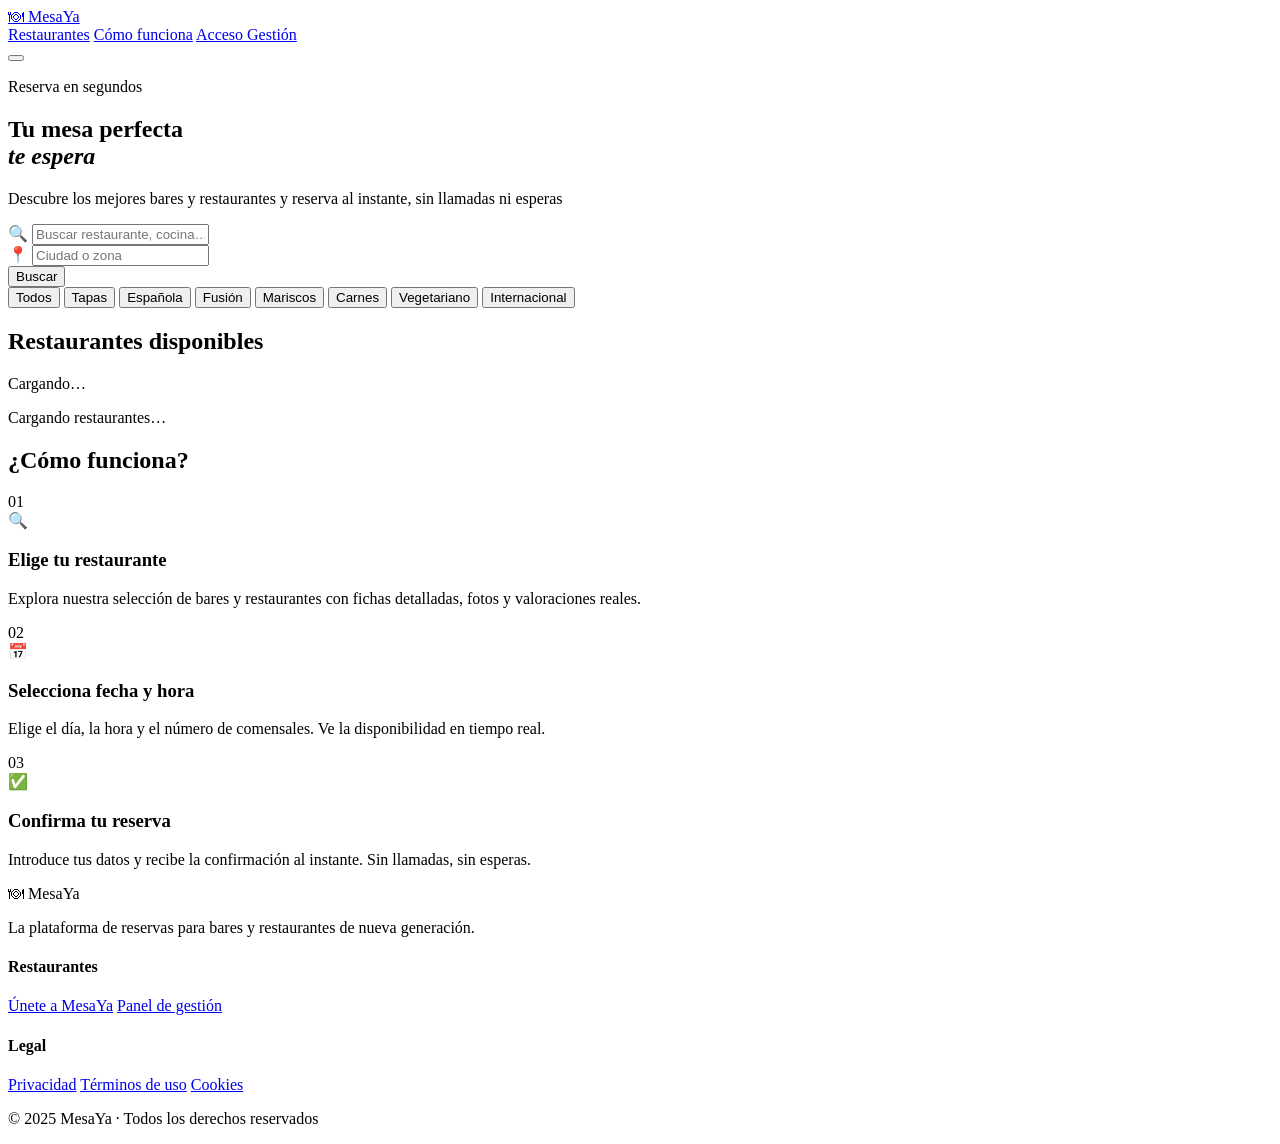
==== index.html @ 6e11b16c "Add files via upload" ====
<!DOCTYPE html>
<html lang="es">
<head>
  <meta charset="UTF-8">
  <meta name="viewport" content="width=device-width, initial-scale=1.0">
  <meta name="theme-color" content="#1a0a00">
  <meta name="description" content="Reserva mesa en los mejores restaurantes y bares">
  <title>MesaYa — Reservas en Restaurantes</title>
  <link rel="manifest" href="manifest.json">
  <link rel="apple-touch-icon" href="icons/icon-192.png">
  <link rel="preconnect" href="https://fonts.googleapis.com">
  <link href="https://fonts.googleapis.com/css2?family=Playfair+Display:ital,wght@0,400;0,700;1,400&family=DM+Sans:wght@300;400;500&display=swap" rel="stylesheet">
  <link rel="stylesheet" href="css/main.css">
</head>
<body>
  <header class="site-header">
    <div class="header-inner">
      <a href="index.html" class="logo">
        <span class="logo-icon">🍽</span>
        <span class="logo-text">MesaYa</span>
      </a>
      <nav class="header-nav">
        <a href="index.html" class="nav-link active">Restaurantes</a>
        <a href="#como-funciona" class="nav-link">Cómo funciona</a>
        <a href="admin/login.html" class="nav-link btn-outline">Acceso Gestión</a>
      </nav>
      <button class="hamburger" id="hamburger" aria-label="Menú">
        <span></span><span></span><span></span>
      </button>
    </div>
  </header>

  <section class="hero">
    <div class="hero-bg"></div>
    <div class="hero-content">
      <p class="hero-eyebrow">Reserva en segundos</p>
      <h1 class="hero-title">Tu mesa perfecta<br><em>te espera</em></h1>
      <p class="hero-subtitle">Descubre los mejores bares y restaurantes y reserva al instante, sin llamadas ni esperas</p>
      <div class="search-bar" id="searchBar">
        <div class="search-field">
          <span class="search-icon">🔍</span>
          <input type="text" id="searchInput" placeholder="Buscar restaurante, cocina…" autocomplete="off">
        </div>
        <div class="search-field">
          <span class="search-icon">📍</span>
          <input type="text" id="cityInput" placeholder="Ciudad o zona">
        </div>
        <button class="search-btn" onclick="filterRestaurants()">Buscar</button>
      </div>
    </div>
  </section>

  <section class="filters-bar">
    <div class="container">
      <div class="filter-chips" id="filterChips">
        <button class="chip active" data-filter="all">Todos</button>
        <button class="chip" data-filter="tapas">Tapas</button>
        <button class="chip" data-filter="cocina-española">Española</button>
        <button class="chip" data-filter="fusion">Fusión</button>
        <button class="chip" data-filter="mariscos">Mariscos</button>
        <button class="chip" data-filter="carnes">Carnes</button>
        <button class="chip" data-filter="vegetariano">Vegetariano</button>
        <button class="chip" data-filter="internacional">Internacional</button>
      </div>
    </div>
  </section>

  <main class="main-content">
    <div class="container">
      <div class="section-header">
        <h2 class="section-title">Restaurantes disponibles</h2>
        <p class="results-count" id="resultsCount">Cargando…</p>
      </div>
      <div class="restaurants-grid" id="restaurantsGrid">
        <!-- Populated by JS -->
        <div class="loading-state">
          <div class="spinner"></div>
          <p>Cargando restaurantes…</p>
        </div>
      </div>
    </div>
  </main>

  <section class="how-it-works" id="como-funciona">
    <div class="container">
      <h2 class="section-title centered">¿Cómo funciona?</h2>
      <div class="steps-grid">
        <div class="step">
          <div class="step-num">01</div>
          <div class="step-icon">🔍</div>
          <h3>Elige tu restaurante</h3>
          <p>Explora nuestra selección de bares y restaurantes con fichas detalladas, fotos y valoraciones reales.</p>
        </div>
        <div class="step">
          <div class="step-num">02</div>
          <div class="step-icon">📅</div>
          <h3>Selecciona fecha y hora</h3>
          <p>Elige el día, la hora y el número de comensales. Ve la disponibilidad en tiempo real.</p>
        </div>
        <div class="step">
          <div class="step-num">03</div>
          <div class="step-icon">✅</div>
          <h3>Confirma tu reserva</h3>
          <p>Introduce tus datos y recibe la confirmación al instante. Sin llamadas, sin esperas.</p>
        </div>
      </div>
    </div>
  </section>

  <footer class="site-footer">
    <div class="container">
      <div class="footer-grid">
        <div class="footer-brand">
          <span class="logo-text">🍽 MesaYa</span>
          <p>La plataforma de reservas para bares y restaurantes de nueva generación.</p>
        </div>
        <div class="footer-links">
          <h4>Restaurantes</h4>
          <a href="admin/login.html">Únete a MesaYa</a>
          <a href="admin/login.html">Panel de gestión</a>
        </div>
        <div class="footer-links">
          <h4>Legal</h4>
          <a href="#">Privacidad</a>
          <a href="#">Términos de uso</a>
          <a href="#">Cookies</a>
        </div>
      </div>
      <div class="footer-bottom">
        <p>© 2025 MesaYa · Todos los derechos reservados</p>
      </div>
    </div>
  </footer>

  <!-- Restaurant Card Template -->
  <template id="restaurantCardTpl">
    <article class="restaurant-card">
      <a class="card-image-link" href="#">
        <div class="card-image">
          <img src="" alt="" loading="lazy">
          <div class="card-badge"></div>
        </div>
      </a>
      <div class="card-body">
        <div class="card-meta">
          <span class="card-cuisine"></span>
          <span class="card-rating">⭐ <span></span></span>
        </div>
        <h3 class="card-name"><a href="#"></a></h3>
        <p class="card-location">📍 <span></span></p>
        <p class="card-description"></p>
        <div class="card-footer">
          <span class="card-price"></span>
          <a href="#" class="btn-reserve">Reservar mesa</a>
        </div>
      </div>
    </article>
  </template>

  <!-- Firebase -->
  <script type="module" src="js/firebase-config.js"></script>
  <script type="module" src="js/index.js"></script>
  <script>
    // PWA install
    if ('serviceWorker' in navigator) {
      navigator.serviceWorker.register('sw.js').catch(()=>{});
    }
    // Hamburger
    document.getElementById('hamburger').addEventListener('click', function(){
      document.querySelector('.header-nav').classList.toggle('open');
    });
    // Filter chips
    document.querySelectorAll('.chip').forEach(chip => {
      chip.addEventListener('click', function(){
        document.querySelectorAll('.chip').forEach(c=>c.classList.remove('active'));
        this.classList.add('active');
        window._activeFilter = this.dataset.filter;
        if(window.renderRestaurants) window.renderRestaurants();
      });
    });
  </script>
</body>
</html>
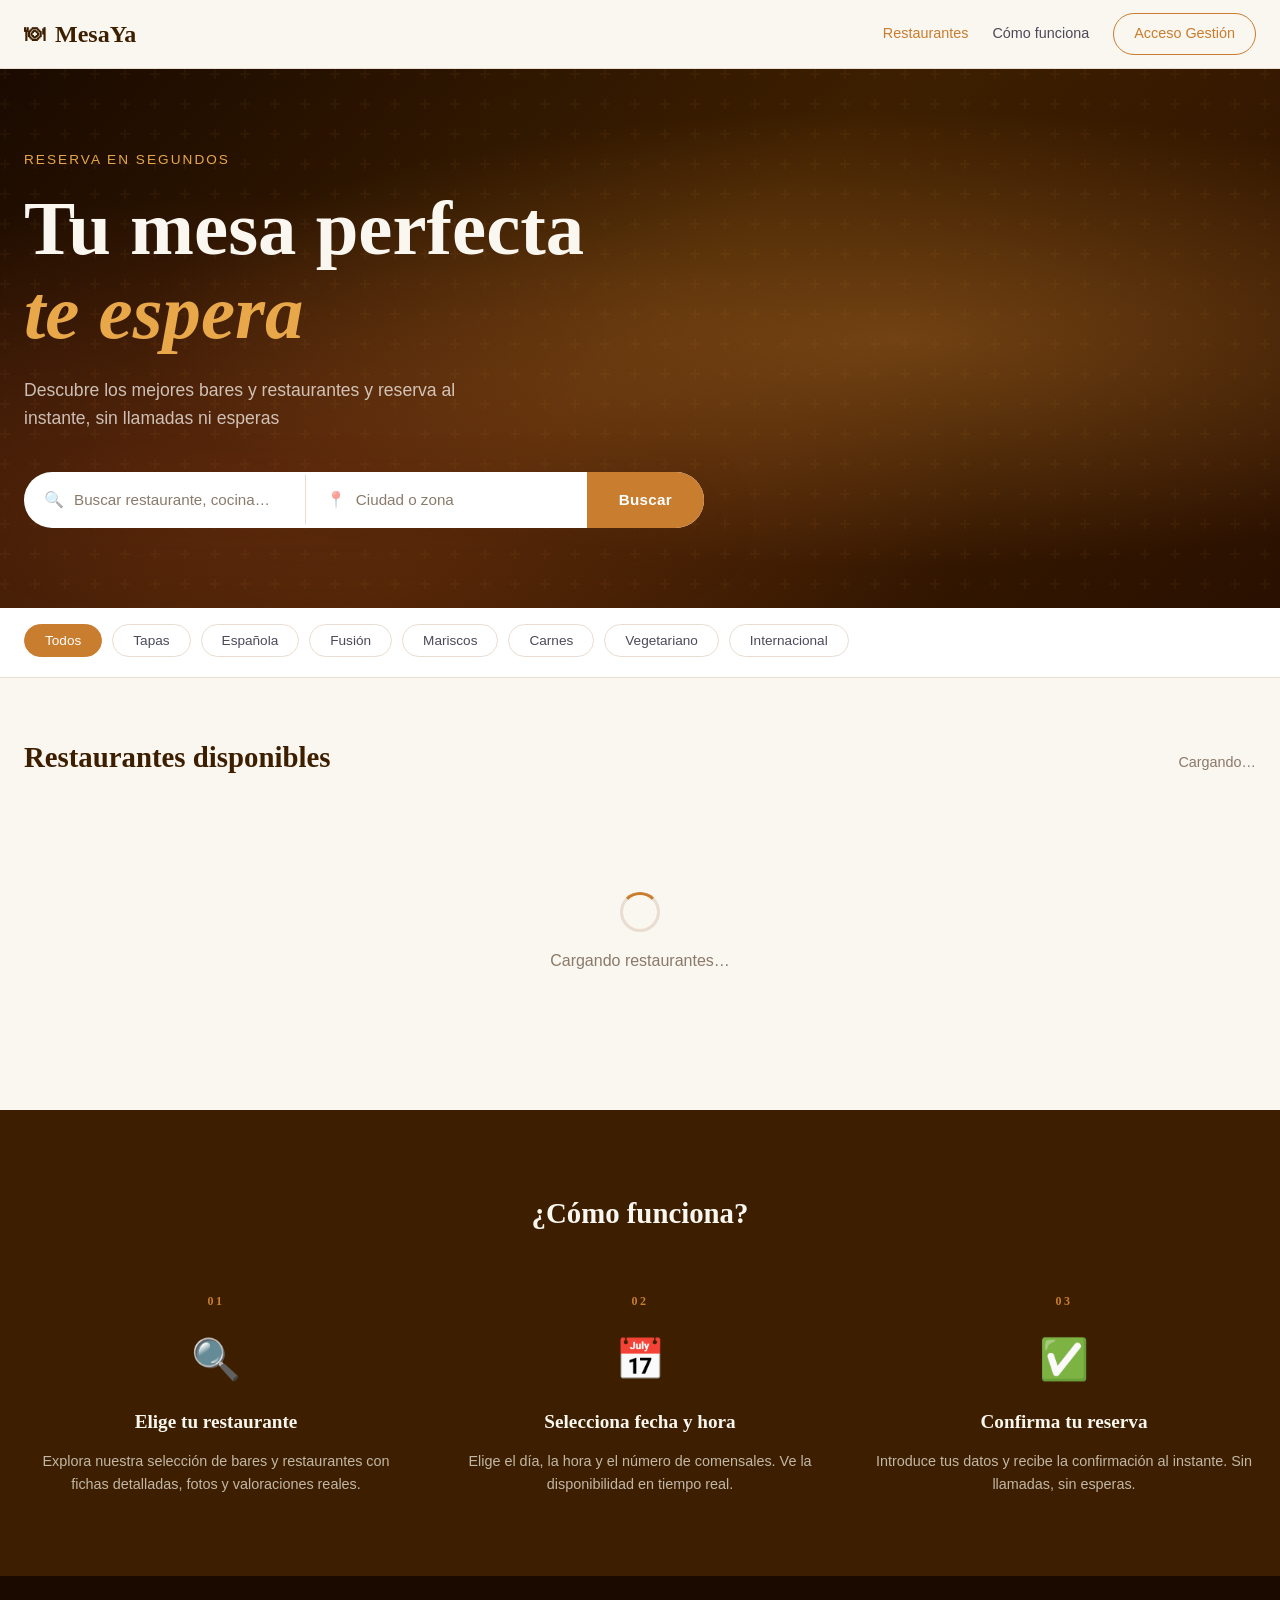
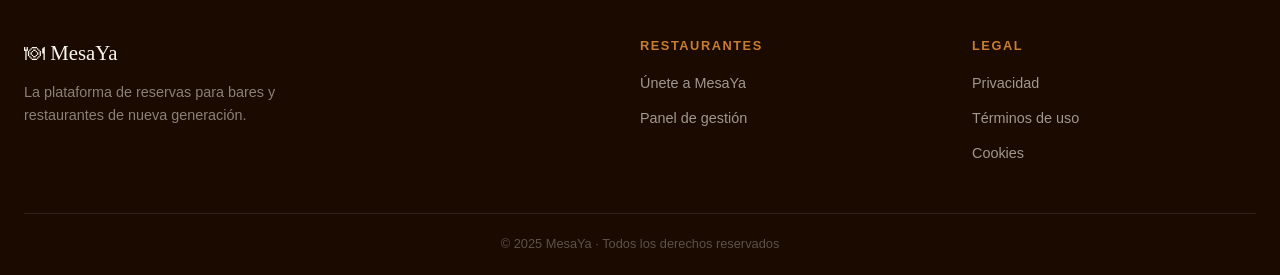
==== commit a1952533: "Add files via upload" ====
--- a/index.html
+++ b/index.html
@@ -10,19 +10,19 @@
   <link rel="apple-touch-icon" href="icons/icon-192.png">
   <link rel="preconnect" href="https://fonts.googleapis.com">
   <link href="https://fonts.googleapis.com/css2?family=Playfair+Display:ital,wght@0,400;0,700;1,400&family=DM+Sans:wght@300;400;500&display=swap" rel="stylesheet">
-  <link rel="stylesheet" href="css/main.css">
+  <link rel="stylesheet" href="main.css">
 </head>
 <body>
   <header class="site-header">
     <div class="header-inner">
-      <a href="index.html" class="logo">
+      <a href="/reservoya/index.html" class="logo">
         <span class="logo-icon">🍽</span>
         <span class="logo-text">MesaYa</span>
       </a>
       <nav class="header-nav">
-        <a href="index.html" class="nav-link active">Restaurantes</a>
+        <a href="/reservoya/index.html" class="nav-link active">Restaurantes</a>
         <a href="#como-funciona" class="nav-link">Cómo funciona</a>
-        <a href="admin/login.html" class="nav-link btn-outline">Acceso Gestión</a>
+        <a href="/reservoya/login.html" class="nav-link btn-outline">Acceso Gestión</a>
       </nav>
       <button class="hamburger" id="hamburger" aria-label="Menú">
         <span></span><span></span><span></span>
@@ -116,8 +116,8 @@
         </div>
         <div class="footer-links">
           <h4>Restaurantes</h4>
-          <a href="admin/login.html">Únete a MesaYa</a>
-          <a href="admin/login.html">Panel de gestión</a>
+          <a href="/reservoya/login.html">Únete a MesaYa</a>
+          <a href="/reservoya/login.html">Panel de gestión</a>
         </div>
         <div class="footer-links">
           <h4>Legal</h4>
@@ -158,8 +158,8 @@
   </template>
 
   <!-- Firebase -->
-  <script type="module" src="js/firebase-config.js"></script>
-  <script type="module" src="js/index.js"></script>
+  <script type="module" src="/reservoya/firebase-config.js"></script>
+  <script type="module" src="/reservoya/index.js"></script>
   <script>
     // PWA install
     if ('serviceWorker' in navigator) {
--- a/main.css
+++ b/main.css
@@ -0,0 +1,373 @@
+/* ===== MesaYa — Main Styles ===== */
+:root {
+  --cream: #faf6f0;
+  --warm-white: #fff9f2;
+  --charcoal: #1a0a00;
+  --brown: #3d1f00;
+  --amber: #c97d2e;
+  --amber-light: #e8a84a;
+  --amber-dark: #a06020;
+  --rust: #8b3a1a;
+  --sage: #5a6e4a;
+  --slate: #4a4a5a;
+  --muted: #8a7a6a;
+  --border: #e8ddd0;
+  --card-bg: #ffffff;
+  --shadow-sm: 0 2px 8px rgba(61,31,0,0.08);
+  --shadow-md: 0 8px 32px rgba(61,31,0,0.12);
+  --shadow-lg: 0 20px 60px rgba(61,31,0,0.18);
+  --radius: 16px;
+  --radius-sm: 8px;
+  --radius-lg: 24px;
+  --font-display: 'Playfair Display', Georgia, serif;
+  --font-body: 'DM Sans', sans-serif;
+  --transition: 0.25s cubic-bezier(0.4,0,0.2,1);
+}
+
+*, *::before, *::after { box-sizing: border-box; margin: 0; padding: 0; }
+
+html { scroll-behavior: smooth; font-size: 16px; }
+
+body {
+  font-family: var(--font-body);
+  background: var(--cream);
+  color: var(--charcoal);
+  line-height: 1.6;
+  min-height: 100vh;
+}
+
+a { color: inherit; text-decoration: none; }
+img { max-width: 100%; display: block; }
+button { cursor: pointer; font-family: var(--font-body); }
+
+.container {
+  max-width: 1280px;
+  margin: 0 auto;
+  padding: 0 24px;
+}
+
+/* ===== HEADER ===== */
+.site-header {
+  position: sticky; top: 0; z-index: 100;
+  background: rgba(250,246,240,0.92);
+  backdrop-filter: blur(12px);
+  border-bottom: 1px solid var(--border);
+}
+.header-inner {
+  max-width: 1280px; margin: 0 auto;
+  padding: 0 24px;
+  height: 68px;
+  display: flex; align-items: center; gap: 32px;
+}
+.logo {
+  display: flex; align-items: center; gap: 10px;
+  font-family: var(--font-display);
+  font-size: 1.5rem; font-weight: 700;
+  color: var(--brown);
+}
+.logo-icon { font-size: 1.3rem; }
+.header-nav {
+  display: flex; align-items: center; gap: 24px;
+  margin-left: auto;
+}
+.nav-link {
+  font-size: 0.9rem; font-weight: 500;
+  color: var(--slate);
+  transition: color var(--transition);
+  padding: 6px 0;
+}
+.nav-link:hover, .nav-link.active { color: var(--amber); }
+.btn-outline {
+  border: 1.5px solid var(--amber);
+  color: var(--amber) !important;
+  padding: 8px 20px !important;
+  border-radius: 50px;
+  transition: all var(--transition) !important;
+}
+.btn-outline:hover { background: var(--amber); color: white !important; }
+.hamburger {
+  display: none; flex-direction: column; gap: 5px;
+  background: none; border: none; padding: 4px;
+  margin-left: auto;
+}
+.hamburger span { width: 24px; height: 2px; background: var(--brown); display: block; transition: var(--transition); }
+
+/* ===== HERO ===== */
+.hero {
+  position: relative;
+  min-height: 520px;
+  display: flex; align-items: center;
+  overflow: hidden;
+  background: var(--brown);
+}
+.hero-bg {
+  position: absolute; inset: 0;
+  background: 
+    radial-gradient(ellipse at 70% 50%, rgba(201,125,46,0.4) 0%, transparent 60%),
+    radial-gradient(ellipse at 20% 80%, rgba(139,58,26,0.5) 0%, transparent 50%),
+    linear-gradient(135deg, #1a0a00 0%, #3d1f00 50%, #2a1000 100%);
+}
+.hero-bg::after {
+  content: '';
+  position: absolute; inset: 0;
+  background-image: url("data:image/svg+xml,%3Csvg width='60' height='60' viewBox='0 0 60 60' xmlns='http://www.w3.org/2000/svg'%3E%3Cg fill='none' fill-rule='evenodd'%3E%3Cg fill='%23c97d2e' fill-opacity='0.06'%3E%3Cpath d='M36 34v-4h-2v4h-4v2h4v4h2v-4h4v-2h-4zm0-30V0h-2v4h-4v2h4v4h2V6h4V4h-4zM6 34v-4H4v4H0v2h4v4h2v-4h4v-2H6zM6 4V0H4v4H0v2h4v4h2V6h4V4H6z'/%3E%3C/g%3E%3C/g%3E%3C/svg%3E");
+}
+.hero-content {
+  position: relative; z-index: 1;
+  max-width: 1280px; margin: 0 auto; padding: 80px 24px;
+  width: 100%;
+}
+.hero-eyebrow {
+  font-size: 0.85rem; font-weight: 500; letter-spacing: 0.15em; text-transform: uppercase;
+  color: var(--amber-light); margin-bottom: 16px;
+}
+.hero-title {
+  font-family: var(--font-display);
+  font-size: clamp(2.8rem, 6vw, 5rem);
+  font-weight: 700; line-height: 1.1;
+  color: var(--cream); margin-bottom: 20px;
+}
+.hero-title em { color: var(--amber-light); font-style: italic; }
+.hero-subtitle {
+  font-size: 1.1rem; color: rgba(250,246,240,0.75);
+  max-width: 500px; margin-bottom: 40px;
+}
+.search-bar {
+  display: flex; align-items: center;
+  background: white;
+  border-radius: 50px;
+  overflow: hidden;
+  box-shadow: var(--shadow-lg);
+  max-width: 680px;
+}
+.search-field {
+  display: flex; align-items: center; gap: 10px;
+  padding: 0 20px; flex: 1;
+  border-right: 1px solid var(--border);
+}
+.search-field:last-of-type { border-right: none; }
+.search-icon { font-size: 1rem; opacity: 0.5; }
+.search-field input {
+  border: none; outline: none; font-family: var(--font-body);
+  font-size: 0.95rem; color: var(--charcoal);
+  padding: 16px 0; width: 100%; background: transparent;
+}
+.search-field input::placeholder { color: var(--muted); }
+.search-btn {
+  background: var(--amber); color: white;
+  border: none; padding: 0 32px;
+  height: 56px; font-size: 0.95rem; font-weight: 600;
+  letter-spacing: 0.02em; transition: background var(--transition);
+  white-space: nowrap;
+}
+.search-btn:hover { background: var(--amber-dark); }
+
+/* ===== FILTERS ===== */
+.filters-bar {
+  background: white; border-bottom: 1px solid var(--border);
+  padding: 16px 0; position: sticky; top: 68px; z-index: 90;
+}
+.filter-chips {
+  display: flex; gap: 10px;
+  overflow-x: auto; padding-bottom: 4px;
+  scrollbar-width: none;
+}
+.filter-chips::-webkit-scrollbar { display: none; }
+.chip {
+  white-space: nowrap;
+  padding: 8px 20px;
+  border-radius: 50px; font-size: 0.85rem; font-weight: 500;
+  border: 1.5px solid var(--border);
+  background: transparent; color: var(--slate);
+  transition: all var(--transition);
+}
+.chip:hover { border-color: var(--amber); color: var(--amber); }
+.chip.active { background: var(--amber); border-color: var(--amber); color: white; }
+
+/* ===== MAIN CONTENT ===== */
+.main-content { padding: 56px 0; }
+.section-header {
+  display: flex; align-items: baseline; justify-content: space-between;
+  margin-bottom: 32px;
+}
+.section-title {
+  font-family: var(--font-display);
+  font-size: 1.8rem; font-weight: 700; color: var(--brown);
+}
+.section-title.centered { text-align: center; }
+.results-count { font-size: 0.9rem; color: var(--muted); }
+
+/* ===== RESTAURANT GRID ===== */
+.restaurants-grid {
+  display: grid;
+  grid-template-columns: repeat(auto-fill, minmax(320px, 1fr));
+  gap: 28px;
+}
+.loading-state {
+  grid-column: 1 / -1;
+  display: flex; flex-direction: column; align-items: center;
+  padding: 80px 0; color: var(--muted); gap: 16px;
+}
+.spinner {
+  width: 40px; height: 40px;
+  border: 3px solid var(--border);
+  border-top-color: var(--amber);
+  border-radius: 50%;
+  animation: spin 0.8s linear infinite;
+}
+@keyframes spin { to { transform: rotate(360deg); } }
+
+/* ===== RESTAURANT CARD ===== */
+.restaurant-card {
+  background: var(--card-bg);
+  border-radius: var(--radius-lg);
+  overflow: hidden;
+  box-shadow: var(--shadow-sm);
+  transition: transform var(--transition), box-shadow var(--transition);
+  border: 1px solid var(--border);
+}
+.restaurant-card:hover {
+  transform: translateY(-4px);
+  box-shadow: var(--shadow-md);
+}
+.card-image { position: relative; aspect-ratio: 16/10; overflow: hidden; }
+.card-image img {
+  width: 100%; height: 100%; object-fit: cover;
+  transition: transform 0.4s ease;
+}
+.restaurant-card:hover .card-image img { transform: scale(1.04); }
+.card-badge {
+  position: absolute; top: 14px; left: 14px;
+  background: var(--amber); color: white;
+  font-size: 0.75rem; font-weight: 600;
+  padding: 4px 12px; border-radius: 50px;
+  letter-spacing: 0.05em;
+}
+.card-body { padding: 20px 22px 24px; }
+.card-meta {
+  display: flex; align-items: center; justify-content: space-between;
+  margin-bottom: 8px;
+}
+.card-cuisine {
+  font-size: 0.78rem; font-weight: 600; letter-spacing: 0.1em;
+  text-transform: uppercase; color: var(--amber-dark);
+}
+.card-rating { font-size: 0.85rem; color: var(--slate); }
+.card-name {
+  font-family: var(--font-display);
+  font-size: 1.3rem; font-weight: 700; color: var(--brown);
+  margin-bottom: 6px;
+}
+.card-name a:hover { color: var(--amber); transition: color var(--transition); }
+.card-location { font-size: 0.85rem; color: var(--muted); margin-bottom: 10px; }
+.card-description {
+  font-size: 0.9rem; color: var(--slate);
+  line-height: 1.55;
+  display: -webkit-box; -webkit-line-clamp: 2; -webkit-box-orient: vertical;
+  overflow: hidden; margin-bottom: 20px;
+}
+.card-footer {
+  display: flex; align-items: center; justify-content: space-between;
+  padding-top: 16px; border-top: 1px solid var(--border);
+}
+.card-price { font-size: 0.9rem; color: var(--muted); }
+.btn-reserve {
+  background: var(--charcoal); color: white;
+  padding: 10px 22px; border-radius: 50px;
+  font-size: 0.85rem; font-weight: 600;
+  transition: background var(--transition);
+  display: inline-block;
+}
+.btn-reserve:hover { background: var(--amber); }
+
+/* ===== HOW IT WORKS ===== */
+.how-it-works {
+  background: var(--brown);
+  padding: 80px 0;
+  color: var(--cream);
+}
+.how-it-works .section-title { color: var(--cream); margin-bottom: 56px; }
+.steps-grid {
+  display: grid; grid-template-columns: repeat(auto-fit, minmax(240px, 1fr));
+  gap: 40px;
+}
+.step { text-align: center; }
+.step-num {
+  font-family: var(--font-display);
+  font-size: 0.75rem; font-weight: 700; letter-spacing: 0.2em;
+  color: var(--amber); margin-bottom: 16px;
+}
+.step-icon { font-size: 2.5rem; margin-bottom: 16px; }
+.step h3 {
+  font-family: var(--font-display);
+  font-size: 1.2rem; margin-bottom: 12px;
+  color: var(--cream);
+}
+.step p { font-size: 0.9rem; color: rgba(250,246,240,0.7); line-height: 1.6; }
+
+/* ===== FOOTER ===== */
+.site-footer {
+  background: var(--charcoal); color: var(--cream);
+  padding: 60px 0 0;
+}
+.footer-grid {
+  display: grid; grid-template-columns: 2fr 1fr 1fr;
+  gap: 48px; margin-bottom: 48px;
+}
+.footer-brand .logo-text { font-family: var(--font-display); font-size: 1.3rem; display: block; margin-bottom: 12px; }
+.footer-brand p { font-size: 0.9rem; color: rgba(250,246,240,0.5); max-width: 280px; }
+.footer-links { display: flex; flex-direction: column; gap: 12px; }
+.footer-links h4 { font-size: 0.8rem; letter-spacing: 0.12em; text-transform: uppercase; color: var(--amber); margin-bottom: 4px; }
+.footer-links a { font-size: 0.9rem; color: rgba(250,246,240,0.6); transition: color var(--transition); }
+.footer-links a:hover { color: var(--amber); }
+.footer-bottom {
+  border-top: 1px solid rgba(250,246,240,0.1);
+  padding: 20px 0; text-align: center;
+  font-size: 0.8rem; color: rgba(250,246,240,0.3);
+}
+
+/* ===== TOAST ===== */
+.toast {
+  position: fixed; bottom: 24px; right: 24px; z-index: 9999;
+  background: var(--charcoal); color: white;
+  padding: 14px 24px; border-radius: var(--radius-sm);
+  font-size: 0.9rem; box-shadow: var(--shadow-lg);
+  transform: translateY(100px); opacity: 0;
+  transition: all 0.3s ease;
+  max-width: 340px;
+}
+.toast.show { transform: translateY(0); opacity: 1; }
+.toast.success { border-left: 4px solid #5cb85c; }
+.toast.error { border-left: 4px solid #d9534f; }
+
+/* ===== EMPTY STATE ===== */
+.empty-state {
+  grid-column: 1/-1; text-align: center;
+  padding: 80px 20px; color: var(--muted);
+}
+.empty-state .empty-icon { font-size: 3rem; margin-bottom: 16px; }
+.empty-state h3 { font-family: var(--font-display); font-size: 1.3rem; color: var(--brown); margin-bottom: 8px; }
+
+/* ===== RESPONSIVE ===== */
+@media (max-width: 768px) {
+  .header-nav { display: none; flex-direction: column; align-items: flex-start; gap: 0; }
+  .header-nav.open {
+    display: flex; position: absolute; top: 68px; left: 0; right: 0;
+    background: var(--warm-white); border-bottom: 1px solid var(--border);
+    padding: 16px 24px;
+  }
+  .header-nav.open .nav-link { padding: 12px 0; border-bottom: 1px solid var(--border); width: 100%; }
+  .hamburger { display: flex; }
+  .hero-content { padding: 60px 24px; }
+  .hero-title { font-size: 2.5rem; }
+  .search-bar { flex-direction: column; border-radius: var(--radius); overflow: visible; background: transparent; box-shadow: none; gap: 12px; }
+  .search-field { background: white; border-radius: 50px; border-right: none !important; box-shadow: var(--shadow-sm); }
+  .search-btn { border-radius: 50px; width: 100%; }
+  .restaurants-grid { grid-template-columns: 1fr; }
+  .footer-grid { grid-template-columns: 1fr; gap: 32px; }
+  .section-header { flex-direction: column; gap: 6px; }
+}
+@media (max-width: 480px) {
+  .hero-title { font-size: 2rem; }
+  .steps-grid { grid-template-columns: 1fr; }
+}
